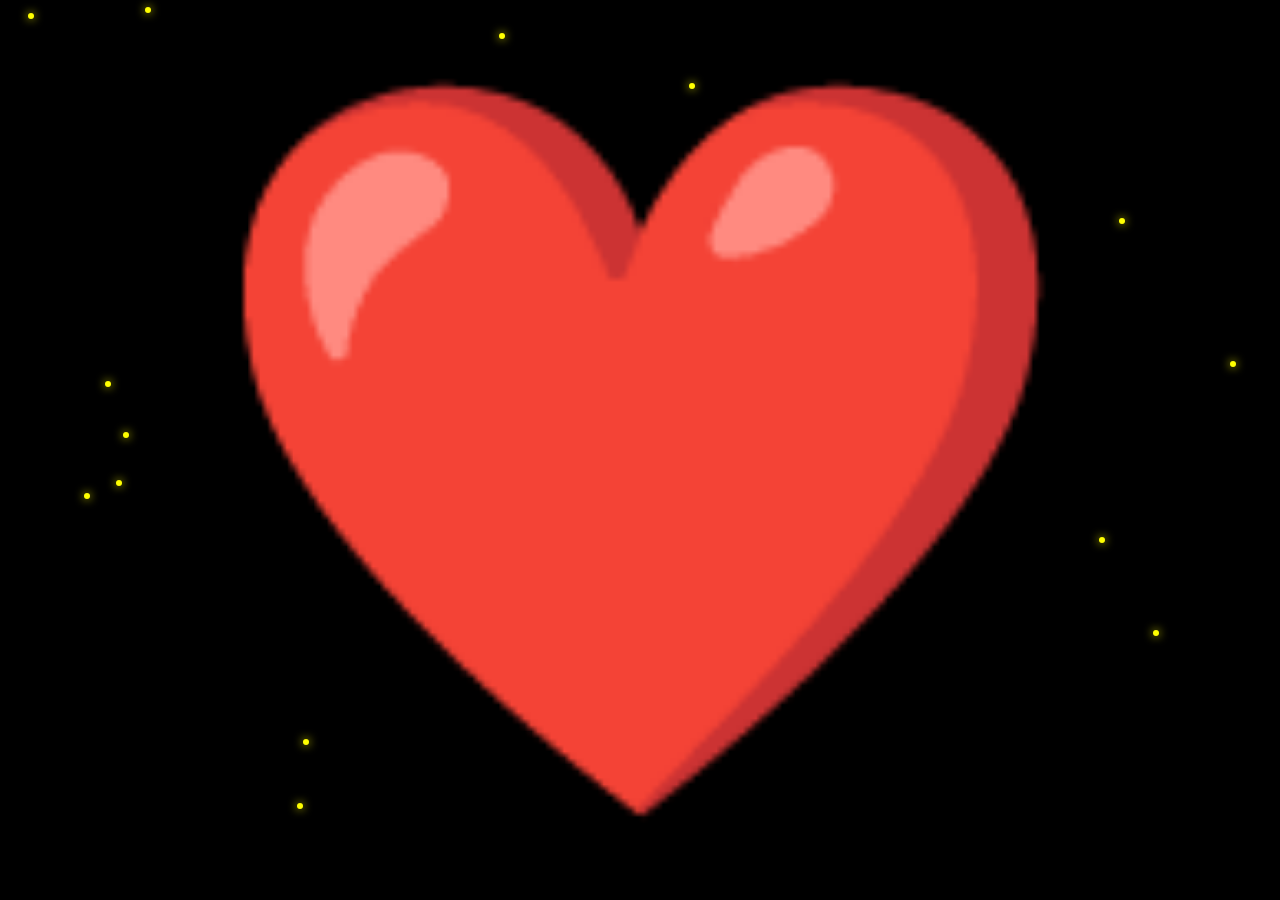
==== index.html @ 314b5f39 "Rename Corazon.html to index.html" ====
<!DOCTYPE html>
<html lang="es">
<head>
    <meta charset="UTF-8">
    <link rel="stylesheet" href="estilos.css">
</head>
<body>

    <div id="escenario" class="black-background">
        <div id="miCorazon" class="full-screen-heart">❤️</div>
    </div>

    <script src="script.js"></script>
</body>
</html>
---- estilos.css ----
/* Necesario para el fondo negro */
.black-background {
    position: fixed;
    top: 0;
    left: 0;
    width: 100vw;
    height: 100vh;
    background-color: black;
    z-index: 9998;
    overflow: hidden;
}

/* Tu clase del corazón */
.full-screen-heart {
    position: absolute;
    width: 100%;
    height: 100%;
    display: flex;
    align-items: center;
    justify-content: center;
    font-size: 80vh; 
    cursor: pointer;
    animation: pulse 1.5s infinite ease-in-out;
    z-index: 10000;
}

/* Necesario para las luciérnagas */
.luciernaga {
    position: absolute;
    width: 6px;
    height: 6px;
    background: yellow;
    border-radius: 50%;
    box-shadow: 0 0 10px yellow;
    animation: volar 5s infinite ease-in-out;
}

@keyframes pulse {
    0%, 100% { transform: scale(1); }
    50% { transform: scale(1.2); }
}

@keyframes volar {
    0%, 100% { transform: translate(0, 0); opacity: 0.3; }
    50% { transform: translate(100px, -100px); opacity: 1; }
}
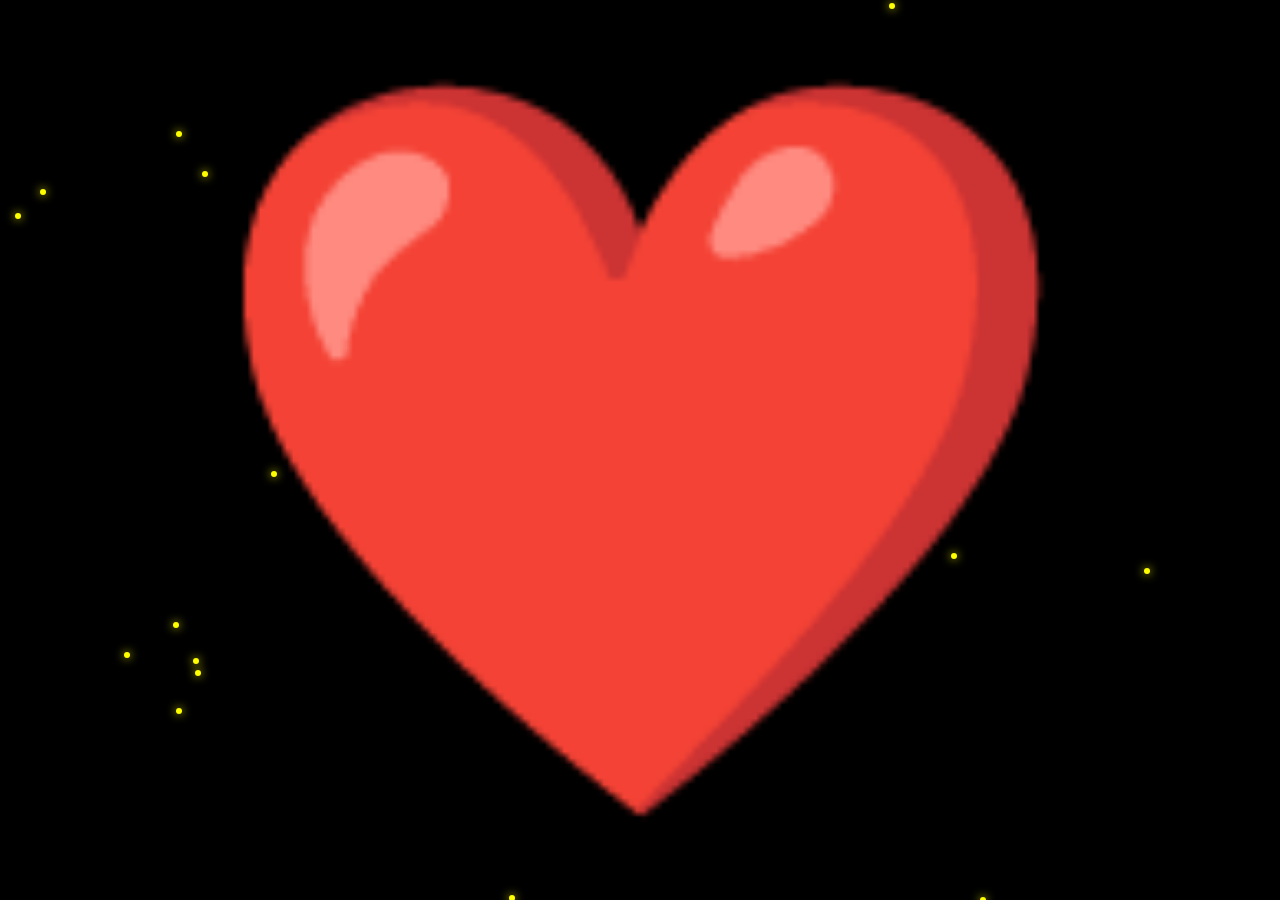
==== commit 7716c61d: "Update index.html" ====
--- a/index.html
+++ b/index.html
@@ -2,6 +2,7 @@
 <html lang="es">
 <head>
     <meta charset="UTF-8">
+    <meta name="viewport" content="width=device-width, initial-scale=1.0">
     <link rel="stylesheet" href="estilos.css">
 </head>
 <body>
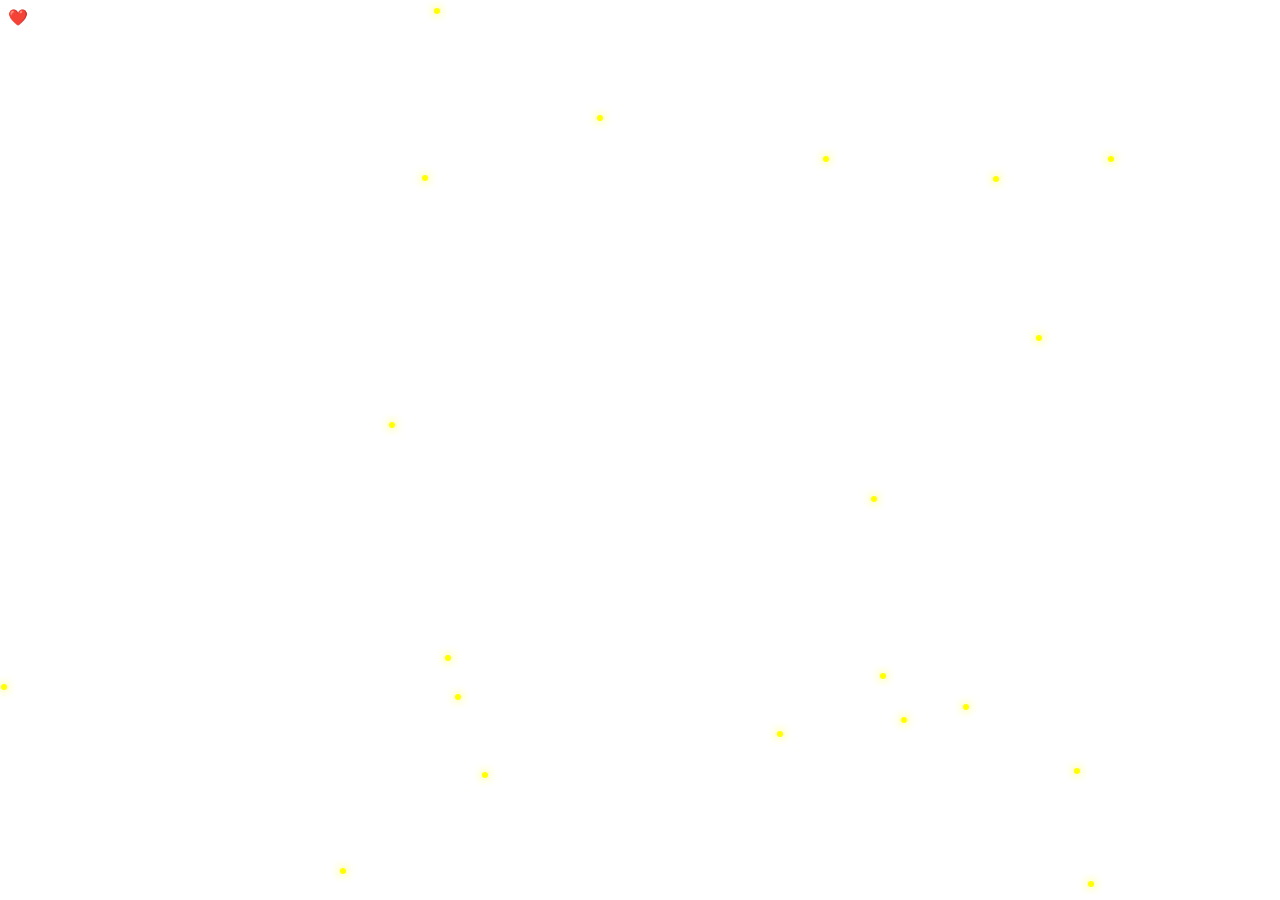
==== commit 68e8e7f5: "Simplify HTML structure in index.html Removed unnecessary classes from div elements." ====
--- a/index.html
+++ b/index.html
@@ -7,8 +7,8 @@
 </head>
 <body>
 
-    <div id="escenario" class="black-background">
-        <div id="miCorazon" class="full-screen-heart">❤️</div>
+    <div id="escenario">
+        <div id="miCorazon">❤️</div>
     </div>
 
     <script src="script.js"></script>
--- a/estilos.css
+++ b/estilos.css
@@ -1,4 +1,3 @@
-/* Necesario para el fondo negro */
 .black-background {
     position: fixed;
     top: 0;
@@ -10,7 +9,6 @@
     overflow: hidden;
 }
 
-/* Tu clase del corazón */
 .full-screen-heart {
     position: absolute;
     width: 100%;
@@ -24,7 +22,6 @@
     z-index: 10000;
 }
 
-/* Necesario para las luciérnagas */
 .luciernaga {
     position: absolute;
     width: 6px;
@@ -43,4 +40,11 @@
 @keyframes volar {
     0%, 100% { transform: translate(0, 0); opacity: 0.3; }
     50% { transform: translate(100px, -100px); opacity: 1; }
-}+}
+
+/* AJUSTE PARA CELULARES */
+@media (max-width: 600px) {
+    .full-screen-heart {
+        font-size: 40vw; /* Tamaño adaptado para móvil */
+    }
+}
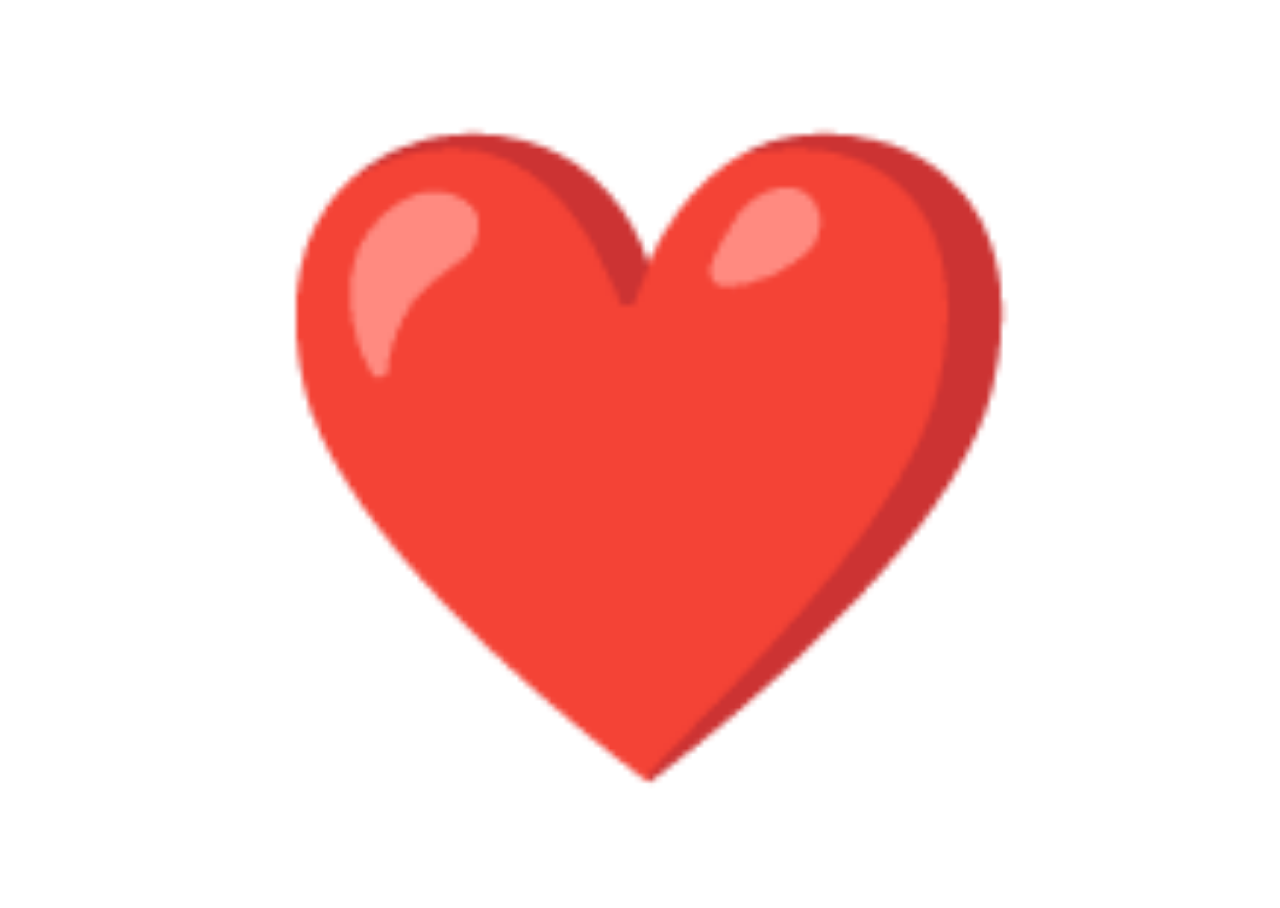
==== commit e69e72fd: "Enhance index.html with title and comments Added title and improved structure with comments." ====
--- a/index.html
+++ b/index.html
@@ -4,11 +4,17 @@
     <meta charset="UTF-8">
     <meta name="viewport" content="width=device-width, initial-scale=1.0">
     <link rel="stylesheet" href="estilos.css">
+    <title>Mi Corazón</title>
 </head>
 <body>
 
-    <div id="escenario">
-        <div id="miCorazon">❤️</div>
+    <!-- Contenedor principal que ocupa toda la pantalla con fondo negro -->
+    <div id="escenario" class="black-background">
+        <!-- Contenedor para las luciérnagas (necesario para que aparezcan) -->
+        <div id="contenedorLuciernagas"></div>
+
+        <!-- El corazón, ahora con su clase correcta para ser centrado -->
+        <div id="miCorazon" class="full-screen-heart">❤️</div>
     </div>
 
     <script src="script.js"></script>
--- a/estilos.css
+++ b/estilos.css
@@ -1,14 +1,3 @@
-.black-background {
-    position: fixed;
-    top: 0;
-    left: 0;
-    width: 100vw;
-    height: 100vh;
-    background-color: black;
-    z-index: 9998;
-    overflow: hidden;
-}
-
 .full-screen-heart {
     position: absolute;
     width: 100%;
@@ -16,35 +5,18 @@
     display: flex;
     align-items: center;
     justify-content: center;
-    font-size: 80vh; 
+    /* Cambiamos a 'clamp' para un tamaño flexible pero controlado */
+    font-size: clamp(100px, 50vw, 80vh); 
     cursor: pointer;
     animation: pulse 1.5s infinite ease-in-out;
     z-index: 10000;
+    /* Esto evita que el emoji sobresalga si es muy grande */
+    overflow: hidden; 
 }
 
-.luciernaga {
-    position: absolute;
-    width: 6px;
-    height: 6px;
-    background: yellow;
-    border-radius: 50%;
-    box-shadow: 0 0 10px yellow;
-    animation: volar 5s infinite ease-in-out;
-}
-
-@keyframes pulse {
-    0%, 100% { transform: scale(1); }
-    50% { transform: scale(1.2); }
-}
-
-@keyframes volar {
-    0%, 100% { transform: translate(0, 0); opacity: 0.3; }
-    50% { transform: translate(100px, -100px); opacity: 1; }
-}
-
-/* AJUSTE PARA CELULARES */
+/* Ajuste específico para móviles */
 @media (max-width: 600px) {
     .full-screen-heart {
-        font-size: 40vw; /* Tamaño adaptado para móvil */
+        font-size: 60vw; /* Un valor más equilibrado para móviles */
     }
 }
